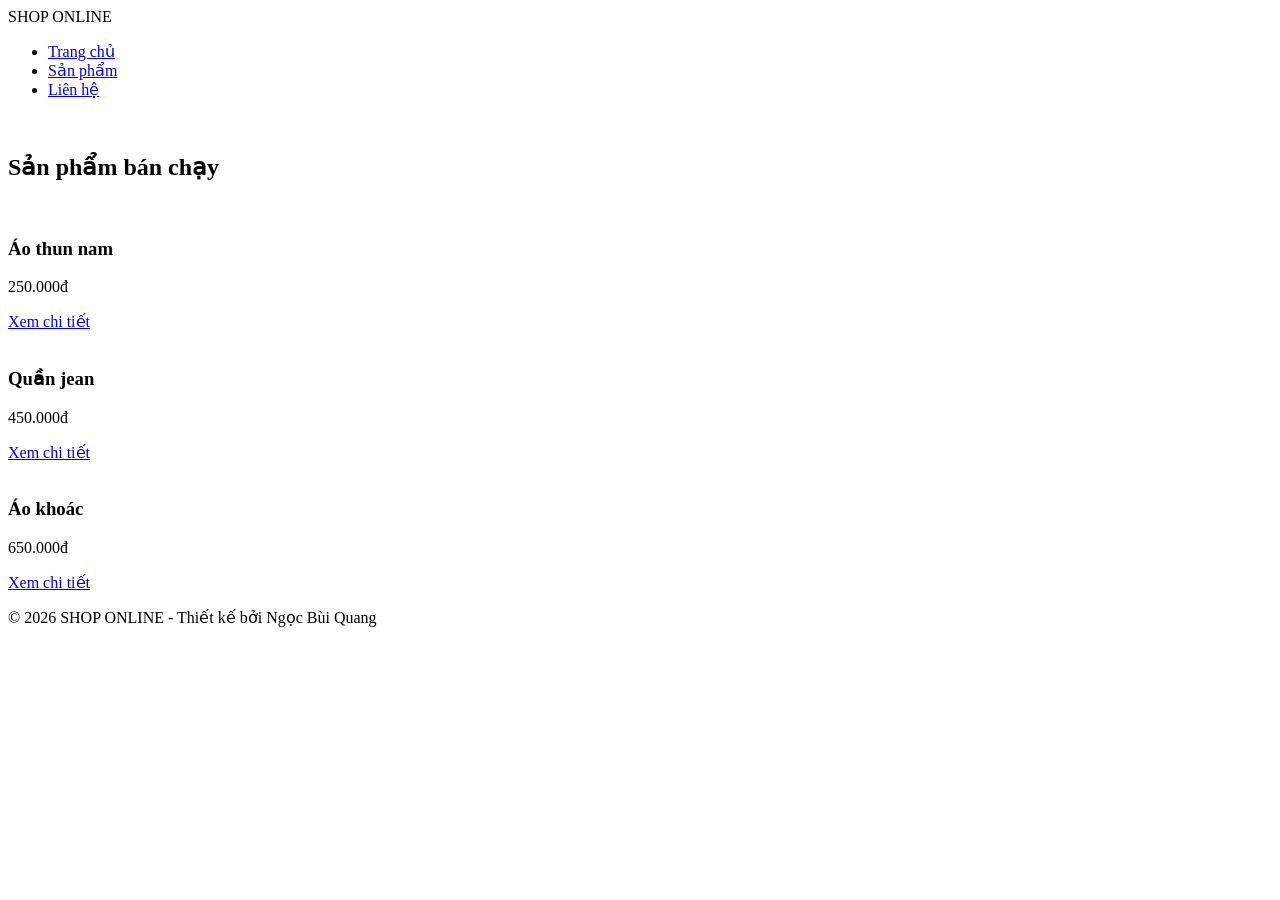
==== index.html @ 5df00c2f "first commit" ====
<!DOCTYPE html>
<html lang="vi">
<head>
    <meta charset="UTF-8">
    <meta name="viewport" content="width=device-width, initial-scale=1.0">
    <title>Trang chủ</title>

    <link rel="stylesheet" href="css/style.css">
</head>
<body>

    <!-- HEADER -->
    <header class="header">
        <div class="container nav">
            <div class="logo">SHOP ONLINE</div>

            <ul class="menu">
                <li><a href="index.html">Trang chủ</a></li>
                <li><a href="products.html">Sản phẩm</a></li>
                <li><a href="#">Liên hệ</a></li>
            </ul>
        </div>
    </header>

    <!-- BANNER -->
    <section class="banner">
        <img src="images/banner.jpg" alt="">
    </section>

    <!-- SẢN PHẨM BÁN CHẠY -->
    <section class="products">
        <div class="container">

            <h2>Sản phẩm bán chạy</h2>

            <div class="product-list">

                <div class="product-item">
                    <img src="images/product-1.jpg" alt="">
                    <h3>Áo thun nam</h3>
                    <p>250.000đ</p>
                    <a href="product-detail.html" class="btn">
                        Xem chi tiết
                    </a>
                </div>

                <div class="product-item">
                    <img src="images/product-1.jpg" alt="">
                    <h3>Quần jean</h3>
                    <p>450.000đ</p>
                    <a href="product-detail.html" class="btn">
                        Xem chi tiết
                    </a>
                </div>

                <div class="product-item">
                    <img src="images/product-1.jpg" alt="">
                    <h3>Áo khoác</h3>
                    <p>650.000đ</p>
                    <a href="product-detail.html" class="btn">
                        Xem chi tiết
                    </a>
                </div>

            </div>

        </div>
    </section>

    <!-- FOOTER -->
    <footer class="footer">
        <div class="container">
            <p>© 2026 SHOP ONLINE - Thiết kế bởi Ngọc Bùi Quang</p>
        </div>
    </footer>

</body>
</html>
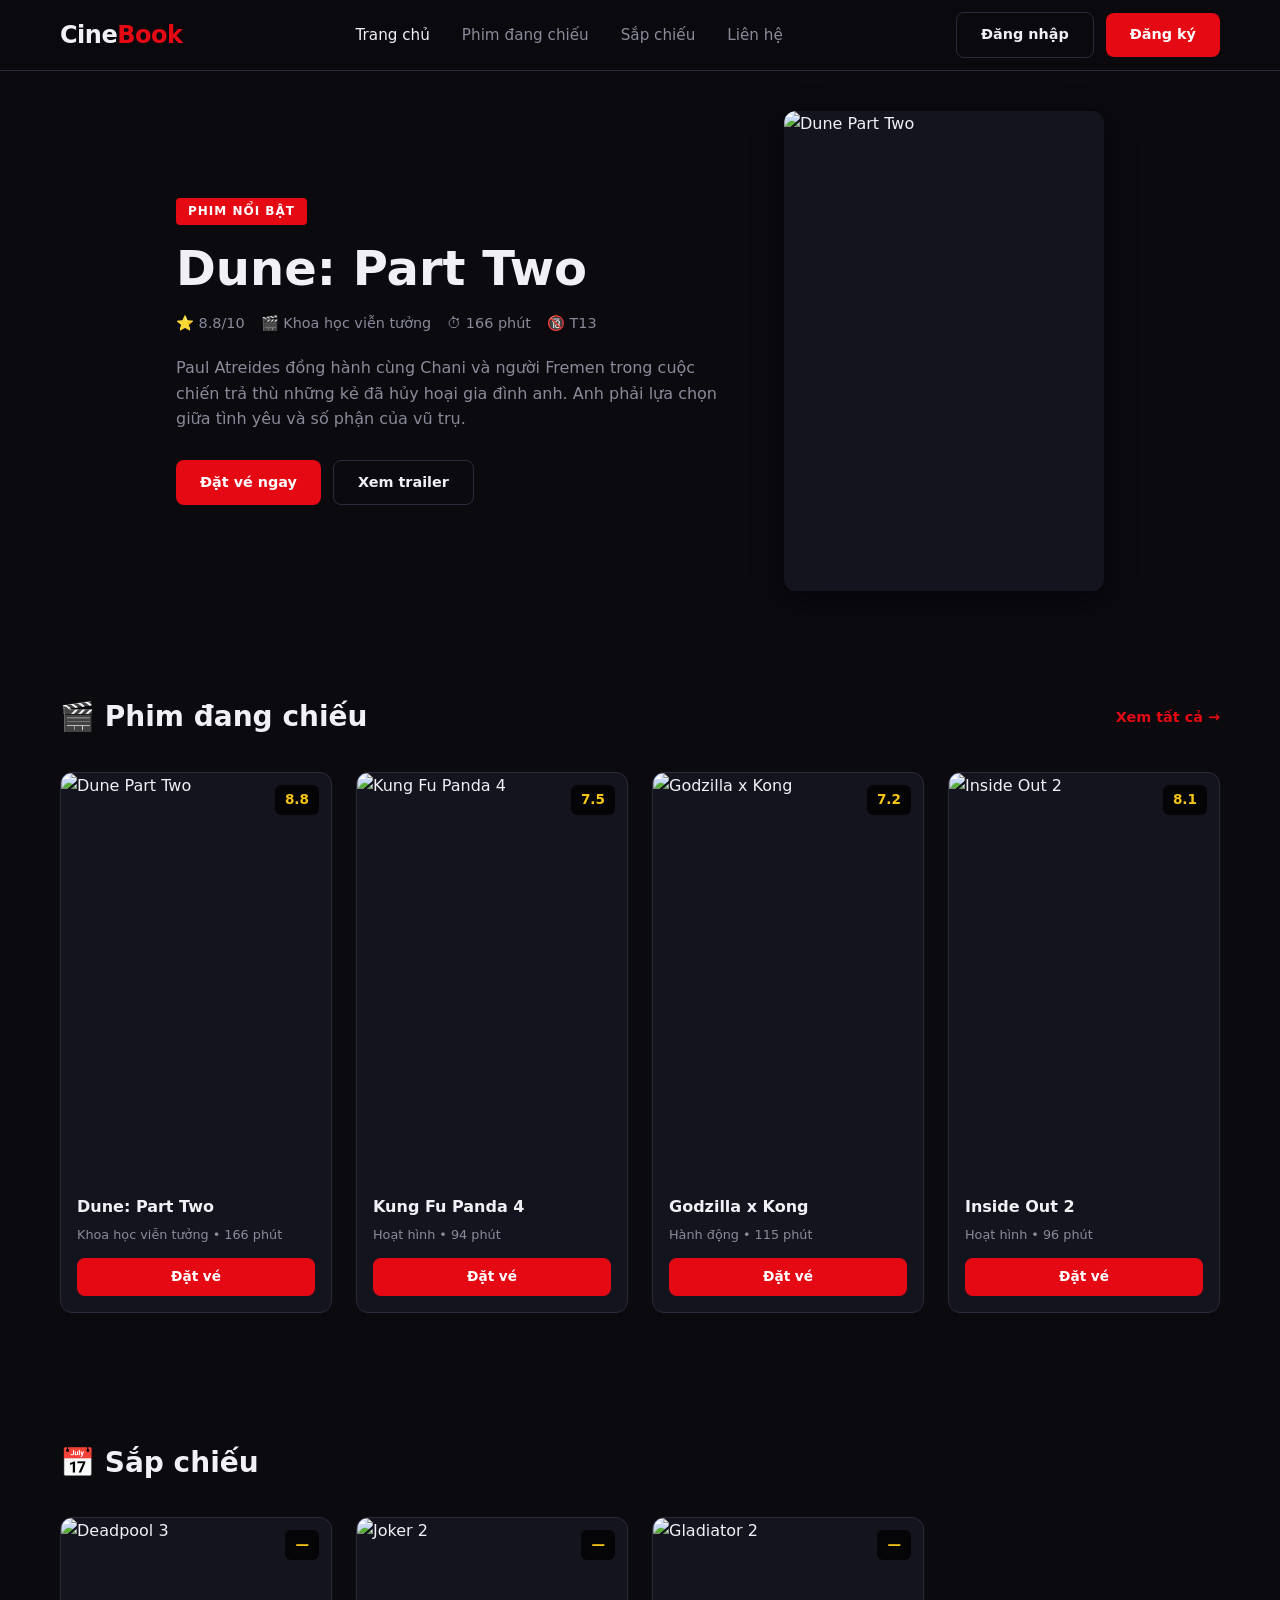
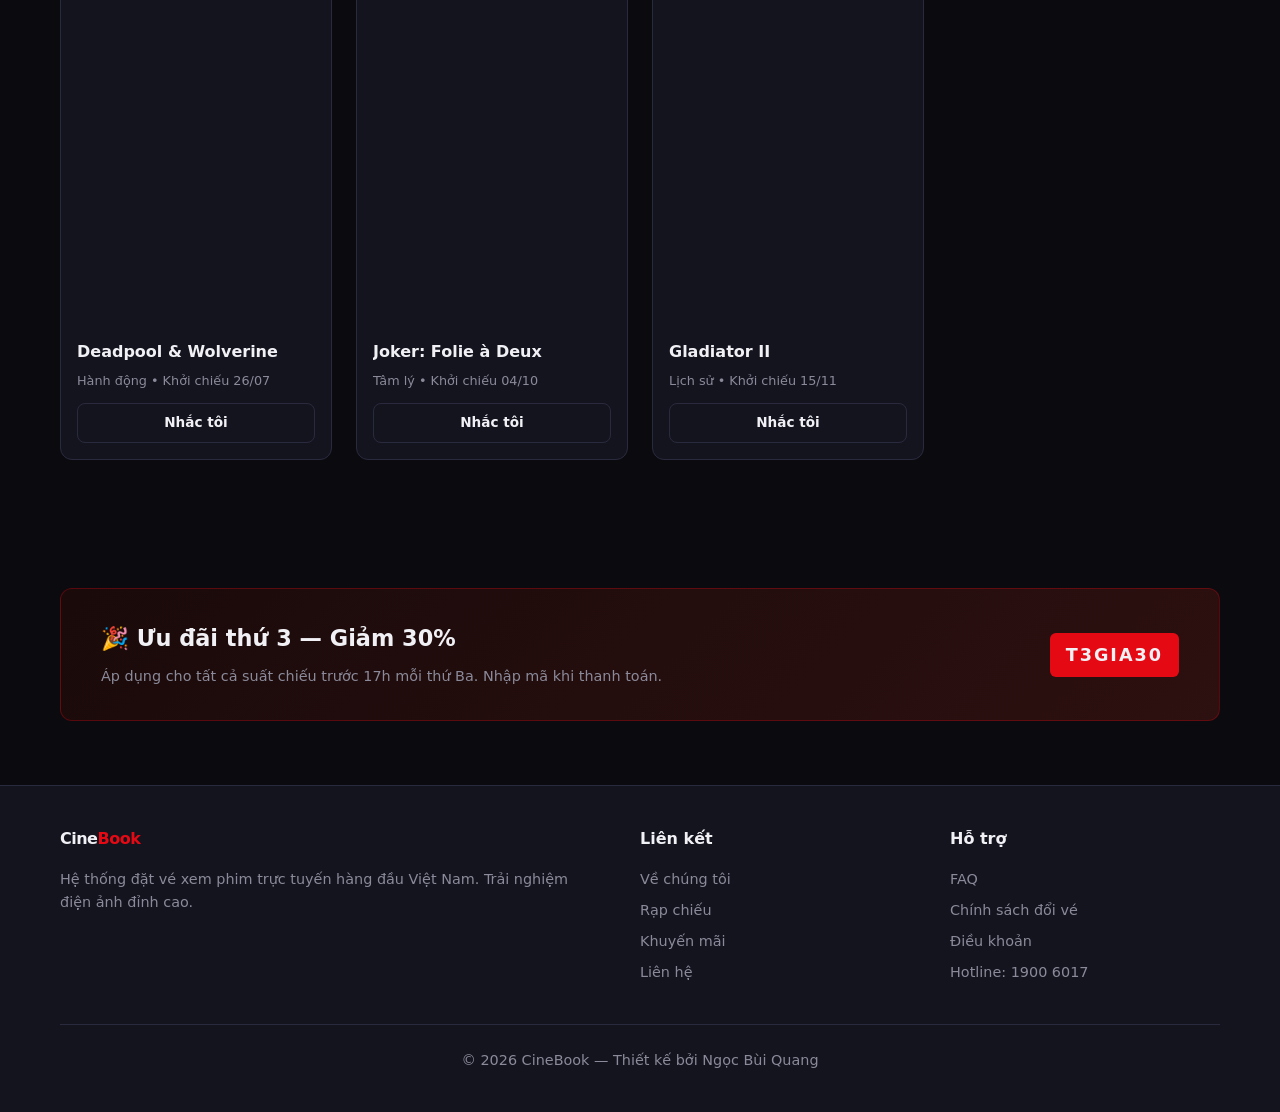
==== commit 5c7f792a: "Vanh" ====
--- a/index.html
+++ b/index.html
@@ -3,76 +3,205 @@
 <head>
     <meta charset="UTF-8">
     <meta name="viewport" content="width=device-width, initial-scale=1.0">
-    <title>Trang chủ</title>
-
+    <title>CineBook - Đặt vé xem phim</title>
     <link rel="stylesheet" href="css/style.css">
 </head>
 <body>
 
-    <!-- HEADER -->
     <header class="header">
         <div class="container nav">
-            <div class="logo">SHOP ONLINE</div>
-
+            <a href="index.html" class="logo">Cine<span>Book</span></a>
             <ul class="menu">
-                <li><a href="index.html">Trang chủ</a></li>
-                <li><a href="products.html">Sản phẩm</a></li>
-                <li><a href="#">Liên hệ</a></li>
+                <li><a href="index.html" class="active">Trang chủ</a></li>
+                <li><a href="#now-showing">Phim đang chiếu</a></li>
+                <li><a href="#coming-soon">Sắp chiếu</a></li>
+                <li><a href="contact.html">Liên hệ</a></li>
             </ul>
+            <div class="nav-actions">
+                <a href="login.html" class="btn btn-outline">Đăng nhập</a>
+                <a href="register.html" class="btn btn-primary">Đăng ký</a>
+            </div>
         </div>
     </header>
 
-    <!-- BANNER -->
-    <section class="banner">
-        <img src="images/banner.jpg" alt="">
-    </section>
-
-    <!-- SẢN PHẨM BÁN CHẠY -->
-    <section class="products">
-        <div class="container">
-
-            <h2>Sản phẩm bán chạy</h2>
-
-            <div class="product-list">
-
-                <div class="product-item">
-                    <img src="images/product-1.jpg" alt="">
-                    <h3>Áo thun nam</h3>
-                    <p>250.000đ</p>
-                    <a href="product-detail.html" class="btn">
-                        Xem chi tiết
-                    </a>
-                </div>
-
-                <div class="product-item">
-                    <img src="images/product-1.jpg" alt="">
-                    <h3>Quần jean</h3>
-                    <p>450.000đ</p>
-                    <a href="product-detail.html" class="btn">
-                        Xem chi tiết
-                    </a>
-                </div>
-
-                <div class="product-item">
-                    <img src="images/product-1.jpg" alt="">
-                    <h3>Áo khoác</h3>
-                    <p>650.000đ</p>
-                    <a href="product-detail.html" class="btn">
-                        Xem chi tiết
-                    </a>
-                </div>
-
-            </div>
-
-        </div>
-    </section>
-
-    <!-- FOOTER -->
+    <section class="hero">
+        <div class="hero-bg"></div>
+        <div class="container">
+            <div class="hero-content">
+                <span class="hero-badge">Phim nổi bật</span>
+                <h1>Dune: Part Two</h1>
+                <div class="hero-meta">
+                    <span>⭐ 8.8/10</span>
+                    <span>🎬 Khoa học viễn tưởng</span>
+                    <span>⏱ 166 phút</span>
+                    <span>🔞 T13</span>
+                </div>
+                <p class="hero-desc">
+                    Paul Atreides đồng hành cùng Chani và người Fremen trong cuộc chiến trả thù
+                    những kẻ đã hủy hoại gia đình anh. Anh phải lựa chọn giữa tình yêu và
+                    số phận của vũ trụ.
+                </p>
+                <div class="hero-actions">
+                    <a href="movie-detail.html" class="btn btn-primary">Đặt vé ngay</a>
+                    <a href="movie-detail.html" class="btn btn-outline">Xem trailer</a>
+                </div>
+            </div>
+            <div class="hero-poster">
+                <img src="https://images.unsplash.com/photo-1536440136628-849c177e76a1?w=400&q=80" alt="Dune Part Two">
+            </div>
+        </div>
+    </section>
+
+    <section class="section" id="now-showing">
+        <div class="container">
+            <div class="section-header">
+                <h2>🎬 Phim đang chiếu</h2>
+                <a href="#">Xem tất cả →</a>
+            </div>
+            <div class="movie-grid">
+
+                <div class="movie-card">
+                    <div class="movie-poster">
+                        <img src="https://images.unsplash.com/photo-1489599849927-2ee91cede3ba?w=400&q=80" alt="Dune Part Two">
+                        <span class="movie-rating">8.8</span>
+                    </div>
+                    <div class="movie-info">
+                        <h3>Dune: Part Two</h3>
+                        <p class="genre">Khoa học viễn tưởng • 166 phút</p>
+                        <a href="movie-detail.html" class="btn btn-primary">Đặt vé</a>
+                    </div>
+                </div>
+
+                <div class="movie-card">
+                    <div class="movie-poster">
+                        <img src="https://images.unsplash.com/photo-1440404653325-ab127d49abc1?w=400&q=80" alt="Kung Fu Panda 4">
+                        <span class="movie-rating">7.5</span>
+                    </div>
+                    <div class="movie-info">
+                        <h3>Kung Fu Panda 4</h3>
+                        <p class="genre">Hoạt hình • 94 phút</p>
+                        <a href="movie-detail.html" class="btn btn-primary">Đặt vé</a>
+                    </div>
+                </div>
+
+                <div class="movie-card">
+                    <div class="movie-poster">
+                        <img src="https://images.unsplash.com/photo-1594909122841-3f8794b40f52?w=400&q=80" alt="Godzilla x Kong">
+                        <span class="movie-rating">7.2</span>
+                    </div>
+                    <div class="movie-info">
+                        <h3>Godzilla x Kong</h3>
+                        <p class="genre">Hành động • 115 phút</p>
+                        <a href="movie-detail.html" class="btn btn-primary">Đặt vé</a>
+                    </div>
+                </div>
+
+                <div class="movie-card">
+                    <div class="movie-poster">
+                        <img src="https://images.unsplash.com/photo-1518676590649-397081b5d0f6?w=400&q=80" alt="Inside Out 2">
+                        <span class="movie-rating">8.1</span>
+                    </div>
+                    <div class="movie-info">
+                        <h3>Inside Out 2</h3>
+                        <p class="genre">Hoạt hình • 96 phút</p>
+                        <a href="movie-detail.html" class="btn btn-primary">Đặt vé</a>
+                    </div>
+                </div>
+
+            </div>
+        </div>
+    </section>
+
+    <section class="section" id="coming-soon">
+        <div class="container">
+            <div class="section-header">
+                <h2>📅 Sắp chiếu</h2>
+            </div>
+            <div class="movie-grid">
+
+                <div class="movie-card">
+                    <div class="movie-poster">
+                        <img src="https://images.unsplash.com/photo-1478720568477-152d9b164e26?w=400&q=80" alt="Deadpool 3">
+                        <span class="movie-rating">—</span>
+                    </div>
+                    <div class="movie-info">
+                        <h3>Deadpool & Wolverine</h3>
+                        <p class="genre">Hành động • Khởi chiếu 26/07</p>
+                        <a href="#" class="btn btn-outline">Nhắc tôi</a>
+                    </div>
+                </div>
+
+                <div class="movie-card">
+                    <div class="movie-poster">
+                        <img src="https://images.unsplash.com/photo-1574267432644-f610f1ee9f1a?w=400&q=80" alt="Joker 2">
+                        <span class="movie-rating">—</span>
+                    </div>
+                    <div class="movie-info">
+                        <h3>Joker: Folie à Deux</h3>
+                        <p class="genre">Tâm lý • Khởi chiếu 04/10</p>
+                        <a href="#" class="btn btn-outline">Nhắc tôi</a>
+                    </div>
+                </div>
+
+                <div class="movie-card">
+                    <div class="movie-poster">
+                        <img src="https://images.unsplash.com/photo-1626814026167-76a5f407d7b6?w=400&q=80" alt="Gladiator 2">
+                        <span class="movie-rating">—</span>
+                    </div>
+                    <div class="movie-info">
+                        <h3>Gladiator II</h3>
+                        <p class="genre">Lịch sử • Khởi chiếu 15/11</p>
+                        <a href="#" class="btn btn-outline">Nhắc tôi</a>
+                    </div>
+                </div>
+
+            </div>
+        </div>
+    </section>
+
+    <section class="section">
+        <div class="container">
+            <div class="promo-banner">
+                <div>
+                    <h3>🎉 Ưu đãi thứ 3 — Giảm 30%</h3>
+                    <p>Áp dụng cho tất cả suất chiếu trước 17h mỗi thứ Ba. Nhập mã khi thanh toán.</p>
+                </div>
+                <span class="promo-code">T3GIA30</span>
+            </div>
+        </div>
+    </section>
+
     <footer class="footer">
         <div class="container">
-            <p>© 2026 SHOP ONLINE - Thiết kế bởi Ngọc Bùi Quang</p>
+            <div class="footer-grid">
+                <div>
+                    <h4 class="logo">Cine<span style="color:var(--accent)">Book</span></h4>
+                    <p style="margin-top:12px">Hệ thống đặt vé xem phim trực tuyến hàng đầu Việt Nam. Trải nghiệm điện ảnh đỉnh cao.</p>
+                </div>
+                <div>
+                    <h4>Liên kết</h4>
+                    <ul>
+                        <li><a href="#">Về chúng tôi</a></li>
+                        <li><a href="#">Rạp chiếu</a></li>
+                        <li><a href="#">Khuyến mãi</a></li>
+                        <li><a href="contact.html">Liên hệ</a></li>
+                    </ul>
+                </div>
+                <div>
+                    <h4>Hỗ trợ</h4>
+                    <ul>
+                        <li><a href="#">FAQ</a></li>
+                        <li><a href="#">Chính sách đổi vé</a></li>
+                        <li><a href="#">Điều khoản</a></li>
+                        <li>Hotline: 1900 6017</li>
+                    </ul>
+                </div>
+            </div>
+            <div class="footer-bottom">
+                <p>© 2026 CineBook — Thiết kế bởi Ngọc Bùi Quang</p>
+            </div>
         </div>
     </footer>
 
 </body>
-</html>+</html>
--- a/css/style.css
+++ b/css/style.css
@@ -0,0 +1,925 @@
+/* ===== RESET & VARIABLES ===== */
+*,
+*::before,
+*::after {
+    box-sizing: border-box;
+    margin: 0;
+    padding: 0;
+}
+
+:root {
+    --bg-dark: #0a0a0f;
+    --bg-card: #14141f;
+    --bg-elevated: #1c1c2e;
+    --accent: #e50914;
+    --accent-hover: #ff1a25;
+    --gold: #f5c518;
+    --text: #f0f0f5;
+    --text-muted: #8a8a9a;
+    --border: #2a2a3e;
+    --seat-available: #2d4a3e;
+    --seat-selected: #e50914;
+    --seat-booked: #3a3a4a;
+    --radius: 12px;
+    --shadow: 0 8px 32px rgba(0, 0, 0, 0.4);
+}
+
+html {
+    scroll-behavior: smooth;
+}
+
+body {
+    font-family: "Segoe UI", system-ui, -apple-system, sans-serif;
+    background: var(--bg-dark);
+    color: var(--text);
+    line-height: 1.6;
+    min-height: 100vh;
+}
+
+a {
+    color: inherit;
+    text-decoration: none;
+}
+
+img {
+    max-width: 100%;
+    display: block;
+}
+
+.container {
+    max-width: 1200px;
+    margin: 0 auto;
+    padding: 0 20px;
+}
+
+/* ===== HEADER ===== */
+.header {
+    position: sticky;
+    top: 0;
+    z-index: 100;
+    background: rgba(10, 10, 15, 0.92);
+    backdrop-filter: blur(12px);
+    border-bottom: 1px solid var(--border);
+}
+
+.nav {
+    display: flex;
+    align-items: center;
+    justify-content: space-between;
+    height: 70px;
+}
+
+.logo {
+    font-size: 1.5rem;
+    font-weight: 800;
+    letter-spacing: -0.5px;
+}
+
+.logo span {
+    color: var(--accent);
+}
+
+.menu {
+    display: flex;
+    list-style: none;
+    gap: 32px;
+}
+
+.menu a {
+    font-size: 0.95rem;
+    color: var(--text-muted);
+    transition: color 0.2s;
+}
+
+.menu a:hover,
+.menu a.active {
+    color: var(--text);
+}
+
+.nav-actions {
+    display: flex;
+    gap: 12px;
+    align-items: center;
+}
+
+.btn {
+    display: inline-flex;
+    align-items: center;
+    justify-content: center;
+    gap: 8px;
+    padding: 10px 24px;
+    border-radius: 8px;
+    font-size: 0.9rem;
+    font-weight: 600;
+    border: none;
+    cursor: pointer;
+    transition: all 0.2s;
+}
+
+.btn-primary {
+    background: var(--accent);
+    color: #fff;
+}
+
+.btn-primary:hover {
+    background: var(--accent-hover);
+    transform: translateY(-1px);
+}
+
+.btn-outline {
+    background: transparent;
+    color: var(--text);
+    border: 1px solid var(--border);
+}
+
+.btn-outline:hover {
+    border-color: var(--text-muted);
+    background: var(--bg-elevated);
+}
+
+.btn-gold {
+    background: var(--gold);
+    color: #0a0a0f;
+}
+
+.btn-gold:hover {
+    filter: brightness(1.1);
+}
+
+.btn:disabled {
+    opacity: 0.5;
+    cursor: not-allowed;
+    transform: none;
+}
+
+/* ===== HERO ===== */
+.hero {
+    position: relative;
+    min-height: 520px;
+    display: flex;
+    align-items: center;
+    overflow: hidden;
+}
+
+.hero-bg {
+    position: absolute;
+    inset: 0;
+    background:
+        linear-gradient(90deg, var(--bg-dark) 0%, transparent 50%, var(--bg-dark) 100%),
+        linear-gradient(0deg, var(--bg-dark) 0%, transparent 40%),
+        url("https://images.unsplash.com/photo-1489599849927-2ee91cede3ba?w=1600&q=80") center/cover;
+    z-index: 0;
+}
+
+.hero .container {
+    position: relative;
+    z-index: 1;
+    display: grid;
+    grid-template-columns: 1fr 320px;
+    gap: 48px;
+    align-items: center;
+    padding-top: 40px;
+    padding-bottom: 40px;
+}
+
+.hero-badge {
+    display: inline-block;
+    background: var(--accent);
+    color: #fff;
+    font-size: 0.75rem;
+    font-weight: 700;
+    padding: 4px 12px;
+    border-radius: 4px;
+    margin-bottom: 16px;
+    text-transform: uppercase;
+    letter-spacing: 1px;
+}
+
+.hero h1 {
+    font-size: 3rem;
+    font-weight: 800;
+    line-height: 1.15;
+    margin-bottom: 16px;
+}
+
+.hero-meta {
+    display: flex;
+    flex-wrap: wrap;
+    gap: 16px;
+    color: var(--text-muted);
+    font-size: 0.9rem;
+    margin-bottom: 20px;
+}
+
+.hero-meta span {
+    display: flex;
+    align-items: center;
+    gap: 6px;
+}
+
+.hero-desc {
+    color: var(--text-muted);
+    max-width: 560px;
+    margin-bottom: 28px;
+    font-size: 1rem;
+}
+
+.hero-actions {
+    display: flex;
+    gap: 12px;
+    flex-wrap: wrap;
+}
+
+.hero-poster {
+    border-radius: var(--radius);
+    overflow: hidden;
+    box-shadow: var(--shadow);
+    aspect-ratio: 2/3;
+    background: var(--bg-card);
+}
+
+.hero-poster img {
+    width: 100%;
+    height: 100%;
+    object-fit: cover;
+}
+
+/* ===== SECTIONS ===== */
+.section {
+    padding: 64px 0;
+}
+
+.section-header {
+    display: flex;
+    align-items: center;
+    justify-content: space-between;
+    margin-bottom: 32px;
+}
+
+.section-header h2 {
+    font-size: 1.75rem;
+    font-weight: 700;
+}
+
+.section-header a {
+    color: var(--accent);
+    font-size: 0.9rem;
+    font-weight: 600;
+}
+
+/* ===== MOVIE GRID ===== */
+.movie-grid {
+    display: grid;
+    grid-template-columns: repeat(auto-fill, minmax(220px, 1fr));
+    gap: 24px;
+}
+
+.movie-card {
+    background: var(--bg-card);
+    border-radius: var(--radius);
+    overflow: hidden;
+    border: 1px solid var(--border);
+    transition: transform 0.25s, box-shadow 0.25s;
+}
+
+.movie-card:hover {
+    transform: translateY(-6px);
+    box-shadow: var(--shadow);
+    border-color: transparent;
+}
+
+.movie-poster {
+    position: relative;
+    aspect-ratio: 2/3;
+    overflow: hidden;
+}
+
+.movie-poster img {
+    width: 100%;
+    height: 100%;
+    object-fit: cover;
+    transition: transform 0.4s;
+}
+
+.movie-card:hover .movie-poster img {
+    transform: scale(1.05);
+}
+
+.movie-rating {
+    position: absolute;
+    top: 12px;
+    right: 12px;
+    background: rgba(0, 0, 0, 0.75);
+    color: var(--gold);
+    font-weight: 700;
+    font-size: 0.85rem;
+    padding: 4px 10px;
+    border-radius: 6px;
+}
+
+.movie-info {
+    padding: 16px;
+}
+
+.movie-info h3 {
+    font-size: 1rem;
+    font-weight: 600;
+    margin-bottom: 6px;
+    white-space: nowrap;
+    overflow: hidden;
+    text-overflow: ellipsis;
+}
+
+.movie-info .genre {
+    color: var(--text-muted);
+    font-size: 0.8rem;
+    margin-bottom: 12px;
+}
+
+.movie-info .btn {
+    width: 100%;
+    padding: 8px;
+    font-size: 0.85rem;
+}
+
+/* ===== SHOWTIME TAGS ===== */
+.showtime-list {
+    display: flex;
+    flex-wrap: wrap;
+    gap: 10px;
+}
+
+.showtime-tag {
+    padding: 8px 16px;
+    background: var(--bg-elevated);
+    border: 1px solid var(--border);
+    border-radius: 8px;
+    font-size: 0.85rem;
+    cursor: pointer;
+    transition: all 0.2s;
+}
+
+.showtime-tag:hover,
+.showtime-tag.active {
+    border-color: var(--accent);
+    background: rgba(229, 9, 20, 0.15);
+    color: var(--accent);
+}
+
+/* ===== BOOKING PAGE ===== */
+.booking-layout {
+    display: grid;
+    grid-template-columns: 1fr 340px;
+    gap: 32px;
+    padding: 40px 0 80px;
+    align-items: start;
+}
+
+.booking-main {
+    background: var(--bg-card);
+    border-radius: var(--radius);
+    border: 1px solid var(--border);
+    padding: 32px;
+}
+
+.booking-steps {
+    display: flex;
+    gap: 8px;
+    margin-bottom: 32px;
+}
+
+.step {
+    flex: 1;
+    text-align: center;
+    padding: 12px;
+    background: var(--bg-elevated);
+    border-radius: 8px;
+    font-size: 0.8rem;
+    color: var(--text-muted);
+    border: 1px solid transparent;
+}
+
+.step.active {
+    border-color: var(--accent);
+    color: var(--accent);
+    background: rgba(229, 9, 20, 0.1);
+}
+
+.step.done {
+    color: var(--gold);
+    border-color: var(--gold);
+}
+
+/* ===== CINEMA SCREEN ===== */
+.screen-area {
+    text-align: center;
+    margin-bottom: 40px;
+}
+
+.screen {
+    width: 80%;
+    max-width: 500px;
+    height: 8px;
+    margin: 0 auto 12px;
+    background: linear-gradient(90deg, transparent, var(--gold), transparent);
+    border-radius: 50%;
+    box-shadow: 0 0 30px rgba(245, 197, 24, 0.3);
+}
+
+.screen-label {
+    font-size: 0.75rem;
+    color: var(--text-muted);
+    letter-spacing: 3px;
+    text-transform: uppercase;
+}
+
+/* ===== SEAT MAP ===== */
+.seat-map {
+    display: flex;
+    flex-direction: column;
+    gap: 10px;
+    align-items: center;
+    margin-bottom: 32px;
+}
+
+.seat-row {
+    display: flex;
+    align-items: center;
+    gap: 8px;
+}
+
+.row-label {
+    width: 24px;
+    font-size: 0.75rem;
+    color: var(--text-muted);
+    text-align: center;
+}
+
+.seats-group {
+    display: flex;
+    gap: 6px;
+}
+
+.seat-gap {
+    width: 24px;
+}
+
+.seat {
+    width: 32px;
+    height: 32px;
+    border-radius: 8px 8px 4px 4px;
+    border: none;
+    cursor: pointer;
+    transition: all 0.15s;
+    background: var(--seat-available);
+    position: relative;
+}
+
+.seat::after {
+    content: "";
+    position: absolute;
+    bottom: 4px;
+    left: 50%;
+    transform: translateX(-50%);
+    width: 60%;
+    height: 3px;
+    background: rgba(255, 255, 255, 0.15);
+    border-radius: 2px;
+}
+
+.seat:hover:not(.booked):not(.selected) {
+    background: #3d6b5a;
+    transform: scale(1.1);
+}
+
+.seat.selected {
+    background: var(--seat-selected);
+    box-shadow: 0 0 12px rgba(229, 9, 20, 0.5);
+}
+
+.seat.booked {
+    background: var(--seat-booked);
+    cursor: not-allowed;
+    opacity: 0.6;
+}
+
+.seat.vip {
+    background: #4a3d1a;
+    border: 1px solid var(--gold);
+}
+
+.seat.vip.selected {
+    background: var(--gold);
+    color: #0a0a0f;
+}
+
+/* ===== SEAT LEGEND ===== */
+.seat-legend {
+    display: flex;
+    justify-content: center;
+    gap: 24px;
+    flex-wrap: wrap;
+    margin-bottom: 24px;
+}
+
+.legend-item {
+    display: flex;
+    align-items: center;
+    gap: 8px;
+    font-size: 0.8rem;
+    color: var(--text-muted);
+}
+
+.legend-box {
+    width: 20px;
+    height: 20px;
+    border-radius: 4px 4px 2px 2px;
+}
+
+.legend-box.available { background: var(--seat-available); }
+.legend-box.selected { background: var(--seat-selected); }
+.legend-box.booked { background: var(--seat-booked); }
+.legend-box.vip { background: #4a3d1a; border: 1px solid var(--gold); }
+
+/* ===== BOOKING SIDEBAR ===== */
+.booking-sidebar {
+    position: sticky;
+    top: 90px;
+    background: var(--bg-card);
+    border-radius: var(--radius);
+    border: 1px solid var(--border);
+    padding: 24px;
+}
+
+.booking-sidebar h3 {
+    font-size: 1.1rem;
+    margin-bottom: 20px;
+    padding-bottom: 16px;
+    border-bottom: 1px solid var(--border);
+}
+
+.booking-info {
+    display: flex;
+    flex-direction: column;
+    gap: 14px;
+    margin-bottom: 24px;
+}
+
+.info-row {
+    display: flex;
+    justify-content: space-between;
+    font-size: 0.9rem;
+}
+
+.info-row .label {
+    color: var(--text-muted);
+}
+
+.info-row.total {
+    font-size: 1.1rem;
+    font-weight: 700;
+    padding-top: 14px;
+    border-top: 1px solid var(--border);
+}
+
+.info-row.total .value {
+    color: var(--gold);
+}
+
+.selected-seats-list {
+    min-height: 40px;
+    color: var(--text-muted);
+    font-size: 0.85rem;
+    margin-bottom: 20px;
+}
+
+.selected-seats-list .seat-chip {
+    display: inline-block;
+    background: rgba(229, 9, 20, 0.2);
+    color: var(--accent);
+    padding: 4px 10px;
+    border-radius: 6px;
+    margin: 4px 4px 0 0;
+    font-size: 0.8rem;
+    font-weight: 600;
+}
+
+/* ===== MOVIE DETAIL ===== */
+.movie-detail {
+    padding: 40px 0 80px;
+}
+
+.detail-grid {
+    display: grid;
+    grid-template-columns: 300px 1fr;
+    gap: 48px;
+}
+
+.detail-poster {
+    border-radius: var(--radius);
+    overflow: hidden;
+    box-shadow: var(--shadow);
+}
+
+.detail-poster img {
+    width: 100%;
+    aspect-ratio: 2/3;
+    object-fit: cover;
+}
+
+.detail-content h1 {
+    font-size: 2.5rem;
+    font-weight: 800;
+    margin-bottom: 16px;
+}
+
+.detail-meta {
+    display: flex;
+    flex-wrap: wrap;
+    gap: 20px;
+    margin-bottom: 24px;
+    color: var(--text-muted);
+    font-size: 0.9rem;
+}
+
+.detail-desc {
+    color: var(--text-muted);
+    line-height: 1.8;
+    margin-bottom: 32px;
+}
+
+.detail-section {
+    margin-bottom: 32px;
+}
+
+.detail-section h3 {
+    font-size: 1.1rem;
+    margin-bottom: 16px;
+}
+
+.date-tabs {
+    display: flex;
+    gap: 10px;
+    margin-bottom: 20px;
+    overflow-x: auto;
+    padding-bottom: 4px;
+}
+
+.date-tab {
+    flex-shrink: 0;
+    padding: 12px 20px;
+    background: var(--bg-elevated);
+    border: 1px solid var(--border);
+    border-radius: 8px;
+    text-align: center;
+    cursor: pointer;
+    transition: all 0.2s;
+    min-width: 80px;
+}
+
+.date-tab .day {
+    font-size: 0.75rem;
+    color: var(--text-muted);
+}
+
+.date-tab .date {
+    font-weight: 700;
+    font-size: 1.1rem;
+}
+
+.date-tab.active {
+    border-color: var(--accent);
+    background: rgba(229, 9, 20, 0.1);
+}
+
+.cinema-block {
+    background: var(--bg-elevated);
+    border-radius: var(--radius);
+    padding: 20px;
+    margin-bottom: 16px;
+}
+
+.cinema-block h4 {
+    font-size: 0.95rem;
+    margin-bottom: 12px;
+    color: var(--gold);
+}
+
+/* ===== MODAL ===== */
+.modal-overlay {
+    position: fixed;
+    inset: 0;
+    background: rgba(0, 0, 0, 0.75);
+    display: flex;
+    align-items: center;
+    justify-content: center;
+    z-index: 200;
+    opacity: 0;
+    visibility: hidden;
+    transition: all 0.3s;
+}
+
+.modal-overlay.show {
+    opacity: 1;
+    visibility: visible;
+}
+
+.modal {
+    background: var(--bg-card);
+    border-radius: var(--radius);
+    border: 1px solid var(--border);
+    padding: 40px;
+    max-width: 440px;
+    width: 90%;
+    text-align: center;
+    transform: scale(0.9);
+    transition: transform 0.3s;
+}
+
+.modal-overlay.show .modal {
+    transform: scale(1);
+}
+
+.modal-icon {
+    font-size: 4rem;
+    margin-bottom: 16px;
+}
+
+.modal h2 {
+    font-size: 1.5rem;
+    margin-bottom: 12px;
+}
+
+.modal p {
+    color: var(--text-muted);
+    margin-bottom: 24px;
+    font-size: 0.95rem;
+}
+
+.ticket-code {
+    background: var(--bg-elevated);
+    border: 2px dashed var(--gold);
+    border-radius: 8px;
+    padding: 16px;
+    font-size: 1.5rem;
+    font-weight: 800;
+    letter-spacing: 4px;
+    color: var(--gold);
+    margin-bottom: 24px;
+}
+
+/* ===== FOOTER ===== */
+.footer {
+    background: var(--bg-card);
+    border-top: 1px solid var(--border);
+    padding: 40px 0;
+    margin-top: auto;
+}
+
+.footer-grid {
+    display: grid;
+    grid-template-columns: 2fr 1fr 1fr;
+    gap: 40px;
+    margin-bottom: 32px;
+}
+
+.footer h4 {
+    font-size: 1rem;
+    margin-bottom: 16px;
+}
+
+.footer p,
+.footer li {
+    color: var(--text-muted);
+    font-size: 0.9rem;
+}
+
+.footer ul {
+    list-style: none;
+}
+
+.footer ul li {
+    margin-bottom: 8px;
+}
+
+.footer ul a:hover {
+    color: var(--accent);
+}
+
+.footer-bottom {
+    text-align: center;
+    padding-top: 24px;
+    border-top: 1px solid var(--border);
+    color: var(--text-muted);
+    font-size: 0.85rem;
+}
+
+/* ===== PROMO BANNER ===== */
+.promo-banner {
+    background: linear-gradient(135deg, #1a0a0a, #2d1010);
+    border: 1px solid rgba(229, 9, 20, 0.3);
+    border-radius: var(--radius);
+    padding: 32px 40px;
+    display: flex;
+    align-items: center;
+    justify-content: space-between;
+    gap: 24px;
+}
+
+.promo-banner h3 {
+    font-size: 1.4rem;
+    margin-bottom: 8px;
+}
+
+.promo-banner p {
+    color: var(--text-muted);
+    font-size: 0.9rem;
+}
+
+.promo-code {
+    background: var(--accent);
+    padding: 8px 16px;
+    border-radius: 6px;
+    font-weight: 700;
+    font-size: 1.1rem;
+    letter-spacing: 2px;
+}
+
+/* ===== FORM ===== */
+.form-group {
+    margin-bottom: 16px;
+    text-align: left;
+}
+
+.form-group label {
+    display: block;
+    font-size: 0.85rem;
+    color: var(--text-muted);
+    margin-bottom: 6px;
+}
+
+.form-group input,
+.form-group select {
+    width: 100%;
+    padding: 12px 16px;
+    background: var(--bg-elevated);
+    border: 1px solid var(--border);
+    border-radius: 8px;
+    color: var(--text);
+    font-size: 0.95rem;
+    outline: none;
+    transition: border-color 0.2s;
+}
+
+.form-group input:focus,
+.form-group select:focus {
+    border-color: var(--accent);
+}
+
+/* ===== RESPONSIVE ===== */
+@media (max-width: 900px) {
+    .hero .container {
+        grid-template-columns: 1fr;
+    }
+
+    .hero-poster {
+        display: none;
+    }
+
+    .hero h1 {
+        font-size: 2rem;
+    }
+
+    .booking-layout,
+    .detail-grid {
+        grid-template-columns: 1fr;
+    }
+
+    .booking-sidebar {
+        position: static;
+    }
+
+    .footer-grid {
+        grid-template-columns: 1fr;
+    }
+
+    .menu {
+        display: none;
+    }
+
+    .promo-banner {
+        flex-direction: column;
+        text-align: center;
+    }
+}
+
+@media (max-width: 480px) {
+    .seat {
+        width: 26px;
+        height: 26px;
+    }
+
+    .seat-gap {
+        width: 16px;
+    }
+}
